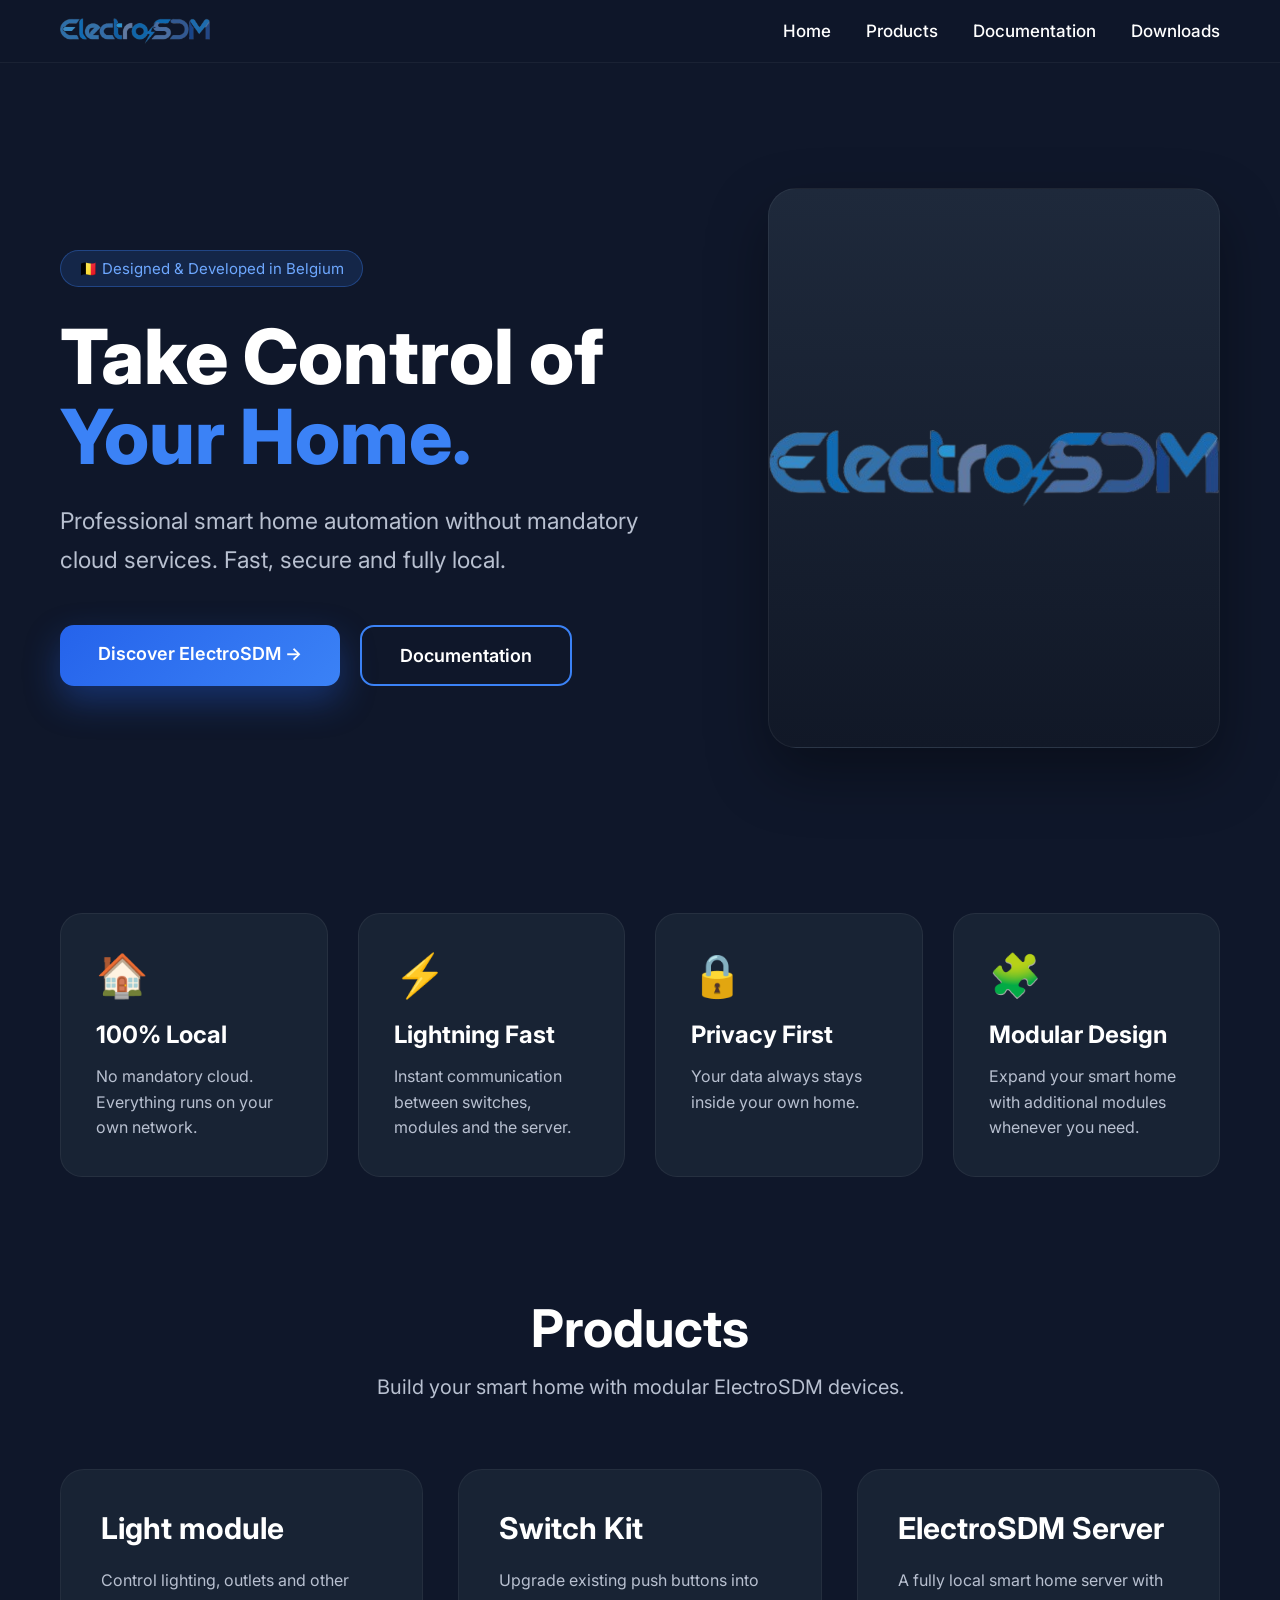
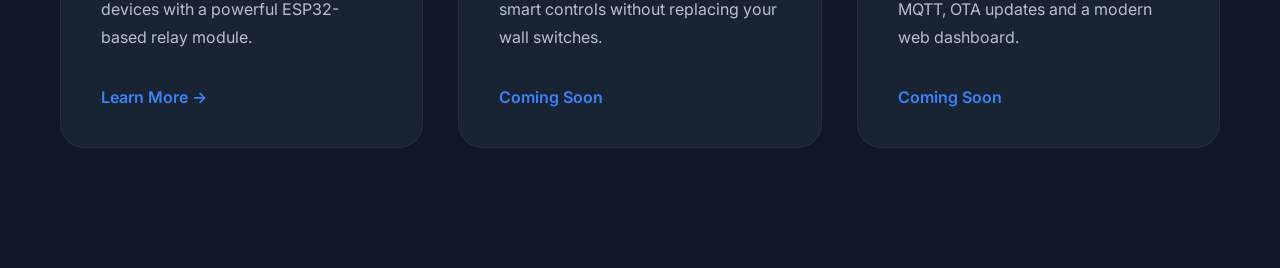
==== index.html @ a09e34bf "Update index.html" ====
<!DOCTYPE html>
<html lang="en">

<head>
    <meta charset="UTF-8">
    <meta name="viewport" content="width=device-width, initial-scale=1.0">

    <title>ElectroSDM | Smart Home. Local First.</title>

    <meta name="description" content="Professional local smart home automation without mandatory cloud services.">

    <link rel="stylesheet" href="css/style.css">

    <link rel="preconnect" href="https://fonts.googleapis.com">
    <link rel="preconnect" href="https://fonts.gstatic.com" crossorigin>

    <link href="https://fonts.googleapis.com/css2?family=Inter:wght@300;400;500;600;700;800&display=swap" rel="stylesheet">
</head>

<body>

<header>

    <nav>

        <a href="#" class="logo">
            <img src="images/logo.png" alt="ElectroSDM Logo">
        </a>

        <div class="menu">
            <a href="#">Home</a>
            <a href="#">Products</a>
            <a href="#">Documentation</a>
            <a href="#">Downloads</a>
        </div>

    </nav>

</header>

<main>

    <section class="hero">

        <div class="hero-text">

            <span class="badge">
                🇧🇪 Designed & Developed in Belgium
            </span>

            <h1>
                Take Control of<br>
                <span>Your Home.</span>
            </h1>

            <p>
                Professional smart home automation without mandatory cloud services.
                Fast, secure and fully local.
            </p>

            <div class="buttons">

                <a href="#" class="button">
                    Discover ElectroSDM →
                </a>

                <a href="#" class="button2">
                    Documentation
                </a>

            </div>

        </div>

        <div class="hero-image">
            <img src="images/logo.png" style="width:450px;" alt="ElectroSDM">
        </div>

    </section>

    <section class="features">

        <div class="feature">
            <div class="icon">🏠</div>
            <h3>100% Local</h3>
            <p>No mandatory cloud. Everything runs on your own network.</p>
        </div>

        <div class="feature">
            <div class="icon">⚡</div>
            <h3>Lightning Fast</h3>
            <p>Instant communication between switches, modules and the server.</p>
        </div>

        <div class="feature">
            <div class="icon">🔒</div>
            <h3>Privacy First</h3>
            <p>Your data always stays inside your own home.</p>
        </div>

        <div class="feature">
            <div class="icon">🧩</div>
            <h3>Modular Design</h3>
            <p>Expand your smart home with additional modules whenever you need.</p>
        </div>

    </section>

    <section class="products">

        <div class="section-title">

            <h2>Products</h2>

            <p>
                Build your smart home with modular ElectroSDM devices.
            </p>

        </div>

        <div class="product-grid">

            <div class="product-card">

                <h3>Light module</h3>

                <p>
                    Control lighting, outlets and other devices with a powerful ESP32-based relay module.
                </p>

                <a href="products/relay-module.html">Learn More →</a>

            </div>

            <div class="product-card">

                <h3>Switch Kit</h3>

                <p>
                    Upgrade existing push buttons into smart controls without replacing your wall switches.
                </p>

                <a href="#">Coming Soon</a>

            </div>

            <div class="product-card">

                <h3>ElectroSDM Server</h3>

                <p>
                    A fully local smart home server with MQTT, OTA updates and a modern web dashboard.
                </p>

                <a href="#">Coming Soon</a>

            </div>

        </div>

    </section>

</main>

</body>

</html>
---- css/style.css ----
*{
    margin:0;
    padding:0;
    box-sizing:border-box;
    font-family:'Inter',sans-serif;
}

html{
    scroll-behavior:smooth;
}

body{
    background:#0F172A;
    color:#ffffff;
}

/* ========================= */
/* NAVBAR */
/* ========================= */

header{
    width:100%;
    position:sticky;
    top:0;
    z-index:1000;
    background:rgba(15,23,42,.85);
    backdrop-filter:blur(14px);
    border-bottom:1px solid rgba(255,255,255,.05);
}

nav{
    max-width:1400px;
    margin:auto;
    display:flex;
    justify-content:space-between;
    align-items:center;
    padding:18px 60px;
}

.logo{
    display:flex;
    align-items:center;
}
.logo img{
    width:150px;
    height:auto;
    display:block;
}
.logo img:hover{
    transform:scale(1.05);
}

.menu{
    display:flex;
    gap:35px;
}

.menu a{
    color:white;
    text-decoration:none;
    font-size:17px;
    font-weight:500;
    position:relative;
    transition:.3s;
}

.menu a::after{
    content:"";
    position:absolute;
    bottom:-6px;
    left:0;
    width:0%;
    height:2px;
    background:#3B82F6;
    transition:.3s;
}

.menu a:hover{
    color:#3B82F6;
}

.menu a:hover::after{
    width:100%;
}

/* ========================= */
/* HERO */
/* ========================= */

.hero{
    max-width:1400px;
    margin:auto;
    display:flex;
    justify-content:space-between;
    align-items:center;
    min-height:calc(100vh - 90px);
    padding:40px 60px;
    gap:80px;
}

.hero-text{
    max-width:650px;
}
.badge{
    display:inline-block;
    background:rgba(59,130,246,.15);
    border:1px solid rgba(59,130,246,.35);
    color:#6EA8FF;
    padding:8px 18px;
    border-radius:30px;
    margin-bottom:30px;
    font-size:15px;
}

.hero h1{
    font-size:76px;
    line-height:1.05;
    margin-bottom:25px;
    font-weight:800;
}

.hero h1 span{
    color:#3B82F6;
}

.hero p{
    font-size:23px;
    color:#b8c0d0;
    line-height:1.7;
    margin-bottom:45px;
}

.buttons{
    display:flex;
    gap:20px;
}

/* ========================= */
/* BUTTONS */
/* ========================= */

.button{
    display:inline-block;
    padding:18px 38px;
    background:linear-gradient(135deg,#2563EB,#3B82F6);
    color:white;
    text-decoration:none;
    font-size:18px;
    font-weight:600;
    border-radius:14px;
    transition:.35s;
    box-shadow:0 15px 35px rgba(37,99,235,.35);
}

.button:hover{
    transform:translateY(-4px);
    box-shadow:0 25px 50px rgba(37,99,235,.45);
}

.button2{
    display:inline-block;
    padding:18px 38px;
    border:2px solid #3B82F6;
    color:white;
    text-decoration:none;
    font-size:18px;
    font-weight:600;
    border-radius:14px;
    transition:.35s;
}

.button2:hover{
    background:#3B82F6;
}

/* ========================= */
/* RECHTERKANT */
/* ========================= */

.hero-image{
    width:560px;
    height:560px;
    border-radius:28px;
    background:linear-gradient(180deg,#1E293B,#111827);
    border:1px solid rgba(255,255,255,.06);
    display:flex;
    justify-content:center;
    align-items:center;
    color:#6EA8FF;
    font-size:22px;
    box-shadow:0 25px 60px rgba(0,0,0,.35);
}

/* ========================= */
/* FEATURES */
/* ========================= */

.features{
    max-width:1400px;
    margin:40px auto 120px;
    padding:0 60px;

    display:grid;
    grid-template-columns:repeat(4,1fr);
    gap:30px;
}

.feature{
    background:#182334;
    border:1px solid rgba(255,255,255,.06);
    border-radius:22px;
    padding:35px;
    transition:.3s;
}

.feature:hover{
    transform:translateY(-8px);
    border-color:#3B82F6;
    box-shadow:0 20px 40px rgba(59,130,246,.15);
}

.icon{
    font-size:42px;
    margin-bottom:20px;
}

.feature h3{
    font-size:24px;
    margin-bottom:15px;
}

.feature p{
    color:#b8c0d0;
    line-height:1.6;
}


/* ========================= */
/* PRODUCTS */
/* ========================= */

.products{
    max-width:1400px;
    margin:120px auto;
    padding:0 60px;
}

.section-title{
    text-align:center;
    margin-bottom:70px;
}

.section-title h2{
    font-size:52px;
    margin-bottom:15px;
}

.section-title p{
    color:#b8c0d0;
    font-size:20px;
}

.product-grid{
    display:grid;
    grid-template-columns:repeat(3,1fr);
    gap:35px;
}

.product-card{
    background:#182334;
    border-radius:24px;
    padding:40px;
    border:1px solid rgba(255,255,255,.05);
    transition:.3s;
}

.product-card:hover{
    transform:translateY(-10px);
    border-color:#3B82F6;
}

.product-card h3{
    font-size:30px;
    margin-bottom:20px;
}

.product-card p{
    color:#b8c0d0;
    line-height:1.8;
    margin-bottom:35px;
}

.product-card a{
    color:#3B82F6;
    text-decoration:none;
    font-weight:600;
}

/* ========================= */
/* POPUP */
/* ========================= */

.popup{
    display:none;
    position:fixed;
    inset:0;
    background:rgba(0,0,0,.65);
    justify-content:center;
    align-items:center;
    z-index:5000;
}

.popup-content{
    width:700px;
    max-width:90%;
    background:#182334;
    border-radius:20px;
    padding:40px;
    border:1px solid rgba(255,255,255,.08);
    position:relative;
}

.popup-content h2{
    margin-bottom:20px;
}

.popup-content p{
    color:#c6cfdd;
    line-height:1.8;
    margin-bottom:18px;
}

.close{
    position:absolute;
    right:25px;
    top:20px;
    font-size:32px;
    cursor:pointer;
}
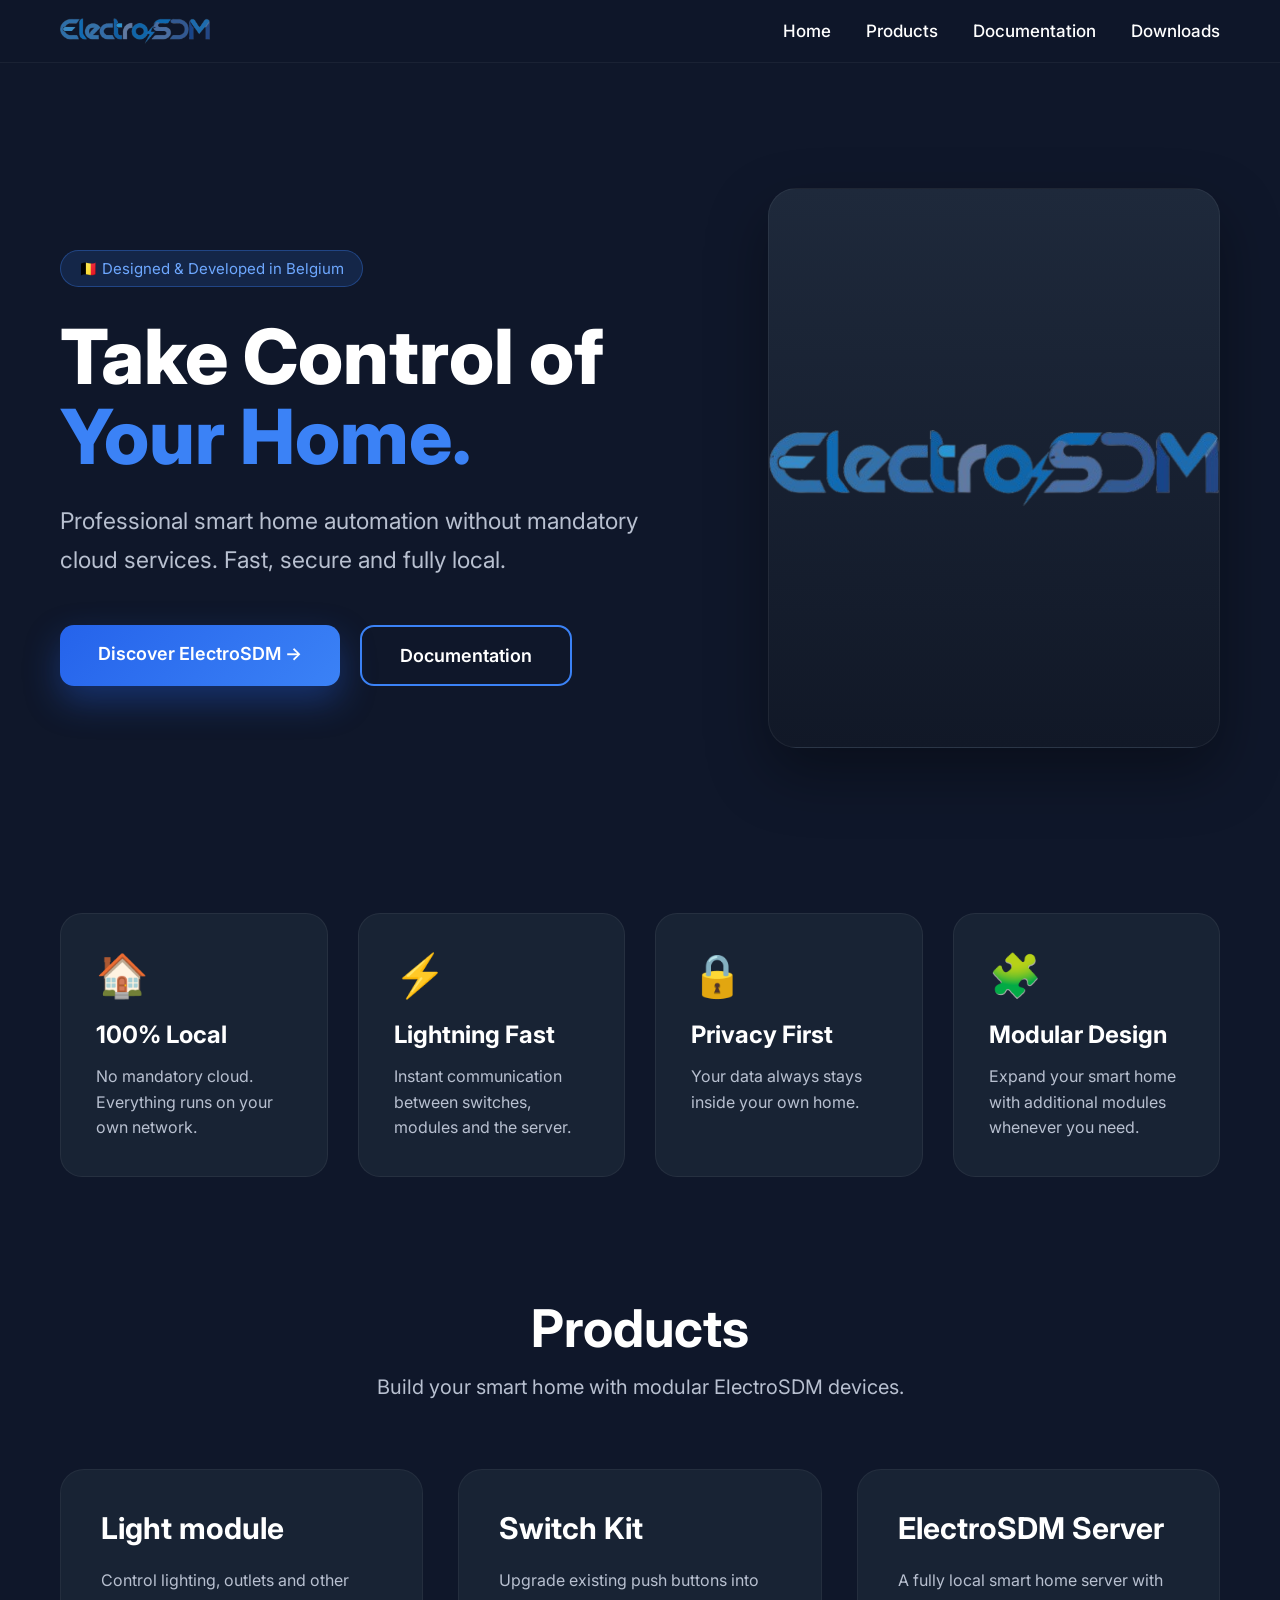
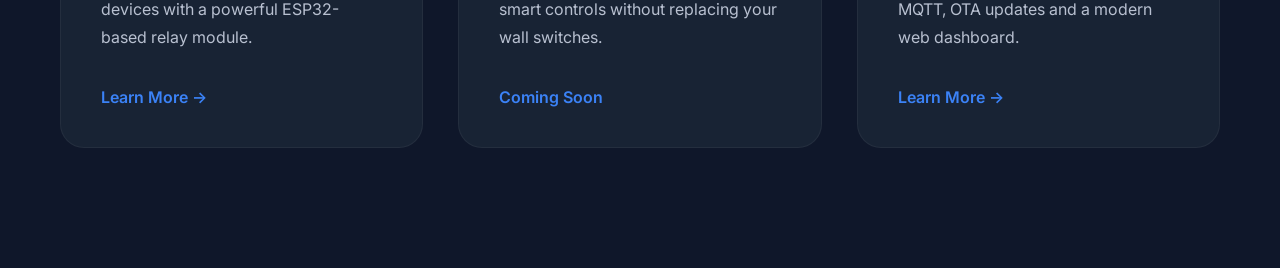
==== commit c051e6e5: "Update index.html" ====
--- a/index.html
+++ b/index.html
@@ -152,7 +152,9 @@
                     A fully local smart home server with MQTT, OTA updates and a modern web dashboard.
                 </p>
 
-                <a href="#">Coming Soon</a>
+                <a href="products/server.html">
+                    Learn More →
+                </a>
 
             </div>
 
--- a/css/style.css
+++ b/css/style.css
@@ -303,25 +303,41 @@
 .popup{
     display:none;
     position:fixed;
-    inset:0;
+    top:0;
+    left:0;
+    width:100%;
+    height:100%;
     background:rgba(0,0,0,.65);
     justify-content:center;
     align-items:center;
-    z-index:5000;
+    z-index:9999;
 }
 
 .popup-content{
     width:700px;
     max-width:90%;
+    max-height:85vh;
+    overflow-y:auto;
+
     background:#182334;
+    color:#ffffff;
+
     border-radius:20px;
+    border:1px solid rgba(255,255,255,.08);
+
     padding:40px;
-    border:1px solid rgba(255,255,255,.08);
     position:relative;
+
+    box-shadow:0 25px 60px rgba(0,0,0,.4);
 }
 
 .popup-content h2{
     margin-bottom:20px;
+}
+
+.popup-content h3{
+    margin-top:25px;
+    margin-bottom:15px;
 }
 
 .popup-content p{
@@ -330,10 +346,36 @@
     margin-bottom:18px;
 }
 
+.popup-content ul{
+    margin:15px 0 20px 25px;
+}
+
+.popup-content li{
+    margin-bottom:8px;
+    color:#c6cfdd;
+}
+
+.popup-content strong{
+    color:#ffffff;
+}
+
+.popup-content a{
+    color:#3B82F6;
+}
+
 .close{
     position:absolute;
-    right:25px;
-    top:20px;
-    font-size:32px;
+    top:18px;
+    right:24px;
+
+    font-size:34px;
+    line-height:1;
+
+    color:#ffffff;
     cursor:pointer;
-}
+    transition:.25s;
+}
+
+.close:hover{
+    color:#3B82F6;
+}
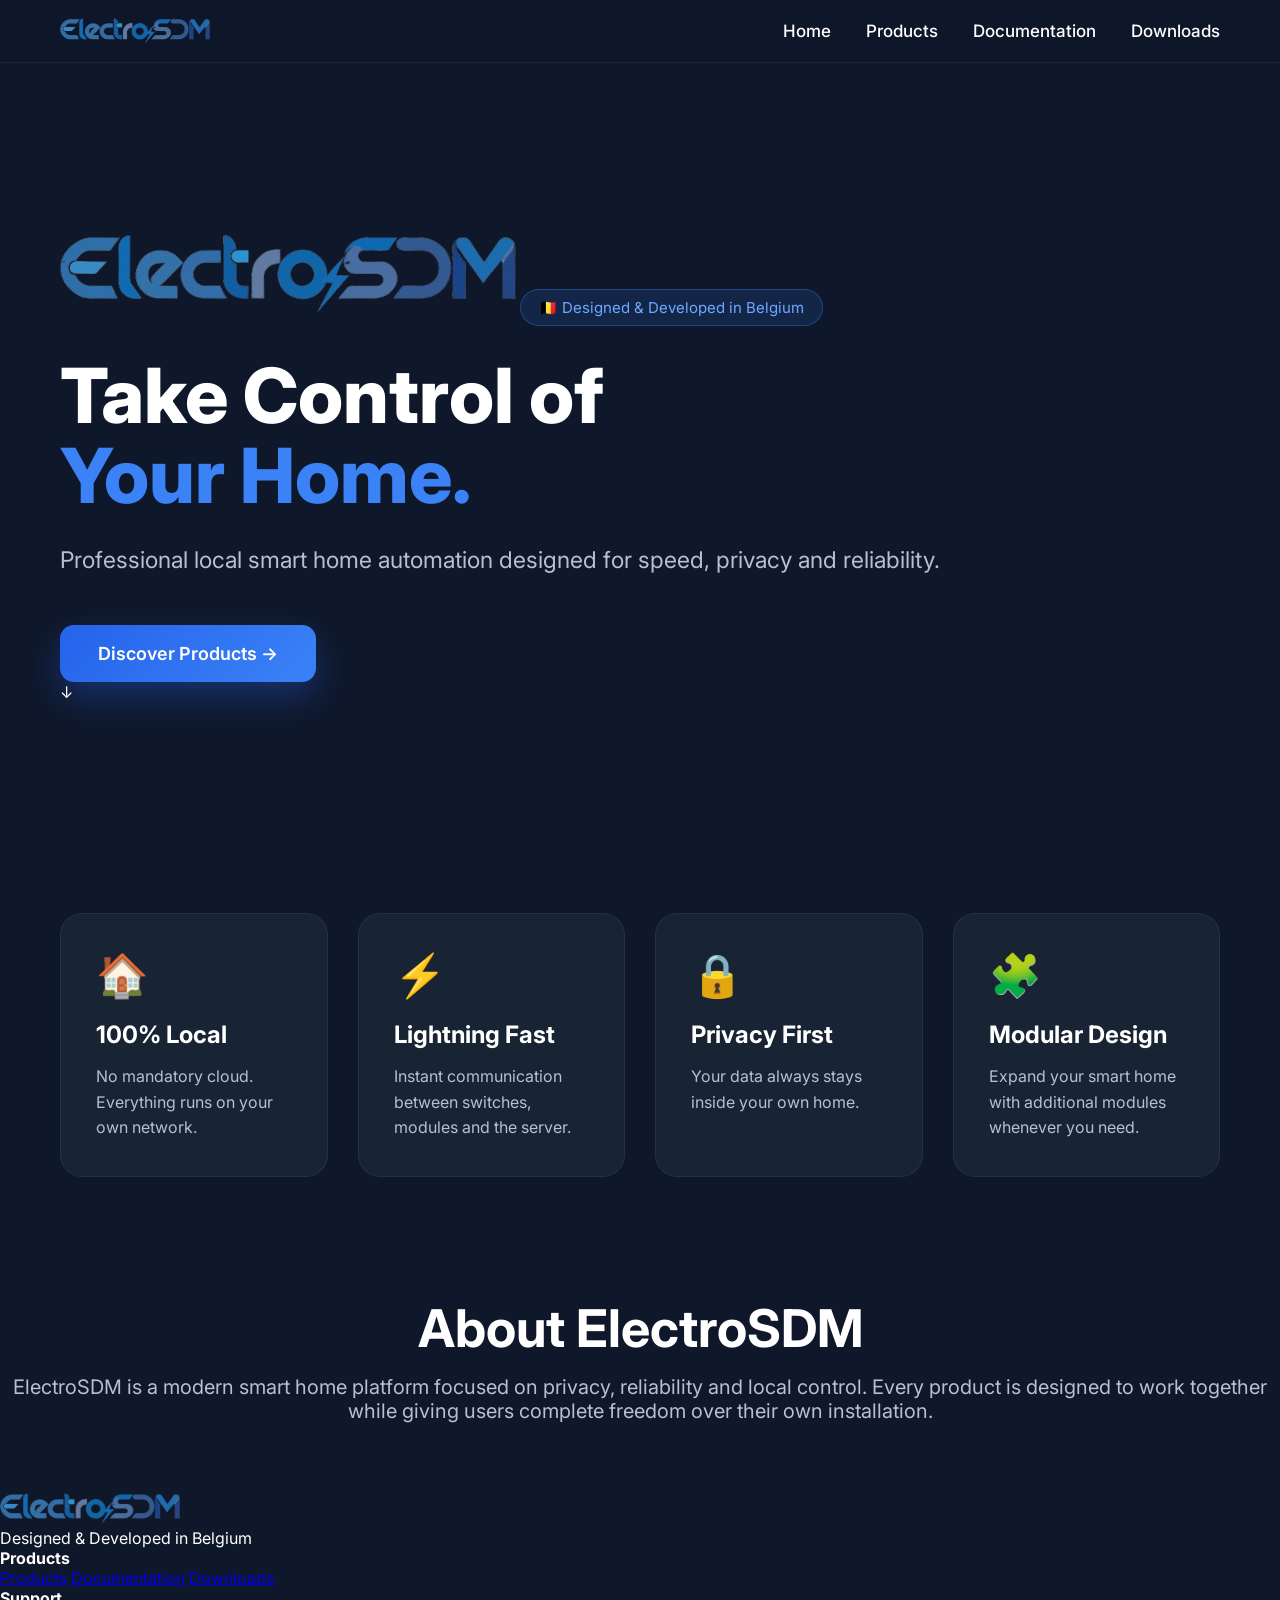
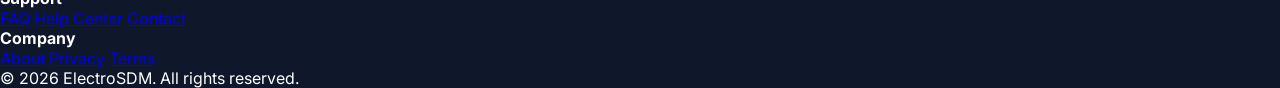
==== commit 364dfc6d: "Update index.html" ====
--- a/index.html
+++ b/index.html
@@ -40,44 +40,39 @@
 
 <main>
 
-    <section class="hero">
+    <section class="hero hero-home">
 
-        <div class="hero-text">
-
+        <div class="hero-center">
+    
+            <img src="images/logo.png" class="hero-logo" alt="ElectroSDM">
+    
             <span class="badge">
                 🇧🇪 Designed & Developed in Belgium
             </span>
-
+    
             <h1>
                 Take Control of<br>
                 <span>Your Home.</span>
             </h1>
-
+    
             <p>
-                Professional smart home automation without mandatory cloud services.
-                Fast, secure and fully local.
+                Professional local smart home automation designed for
+                speed, privacy and reliability.
             </p>
-
-            <div class="buttons">
-
-                <a href="#" class="button">
-                    Discover ElectroSDM →
-                </a>
-
-                <a href="#" class="button2">
-                    Documentation
-                </a>
-
+    
+            <a href="products.html" class="button">
+                Discover Products →
+            </a>
+    
+            <div class="scroll-down">
+    
+                ↓
+    
             </div>
-
+    
         </div>
-
-        <div class="hero-image">
-            <img src="images/logo.png" style="width:450px;" alt="ElectroSDM">
-        </div>
-
+    
     </section>
-
     <section class="features">
 
         <div class="feature">
@@ -105,65 +100,79 @@
         </div>
 
     </section>
-
-    <section class="products">
+    <section class="about">
 
         <div class="section-title">
+    
+            <h2>About ElectroSDM</h2>
+    
+            <p>
+                ElectroSDM is a modern smart home platform focused on
+                privacy, reliability and local control.
+                Every product is designed to work together while giving
+                users complete freedom over their own installation.
+            </p>
+    
+        </div>
+    
+    </section>
 
-            <h2>Products</h2>
+    
+
+</main>
+<footer>
+
+    <div class="footer-container">
+
+        <div>
+
+            <img src="images/logo.png" style="width:180px;">
 
             <p>
-                Build your smart home with modular ElectroSDM devices.
+                Designed & Developed in Belgium
             </p>
 
         </div>
 
-        <div class="product-grid">
+        <div>
 
-            <div class="product-card">
+            <h4>Products</h4>
 
-                <h3>Light module</h3>
-
-                <p>
-                    Control lighting, outlets and other devices with a powerful ESP32-based relay module.
-                </p>
-
-                <a href="products/relay-module.html">Learn More →</a>
-
-            </div>
-
-            <div class="product-card">
-
-                <h3>Switch Kit</h3>
-
-                <p>
-                    Upgrade existing push buttons into smart controls without replacing your wall switches.
-                </p>
-
-                <a href="#">Coming Soon</a>
-
-            </div>
-
-            <div class="product-card">
-
-                <h3>ElectroSDM Server</h3>
-
-                <p>
-                    A fully local smart home server with MQTT, OTA updates and a modern web dashboard.
-                </p>
-
-                <a href="products/server.html">
-                    Learn More →
-                </a>
-
-            </div>
+            <a href="products.html">Products</a>
+            <a href="#">Documentation</a>
+            <a href="#">Downloads</a>
 
         </div>
 
-    </section>
+        <div>
 
-</main>
+            <h4>Support</h4>
 
+            <a href="#">FAQ</a>
+            <a href="#">Help Center</a>
+            <a href="#">Contact</a>
+
+        </div>
+
+        <div>
+
+            <h4>Company</h4>
+
+            <a href="#">About</a>
+            <a href="#">Privacy</a>
+            <a href="#">Terms</a>
+
+        </div>
+
+    </div>
+
+    <div class="footer-bottom">
+
+        © 2026 ElectroSDM. All rights reserved.
+
+    </div>
+
+</footer>
 </body>
 
 </html>
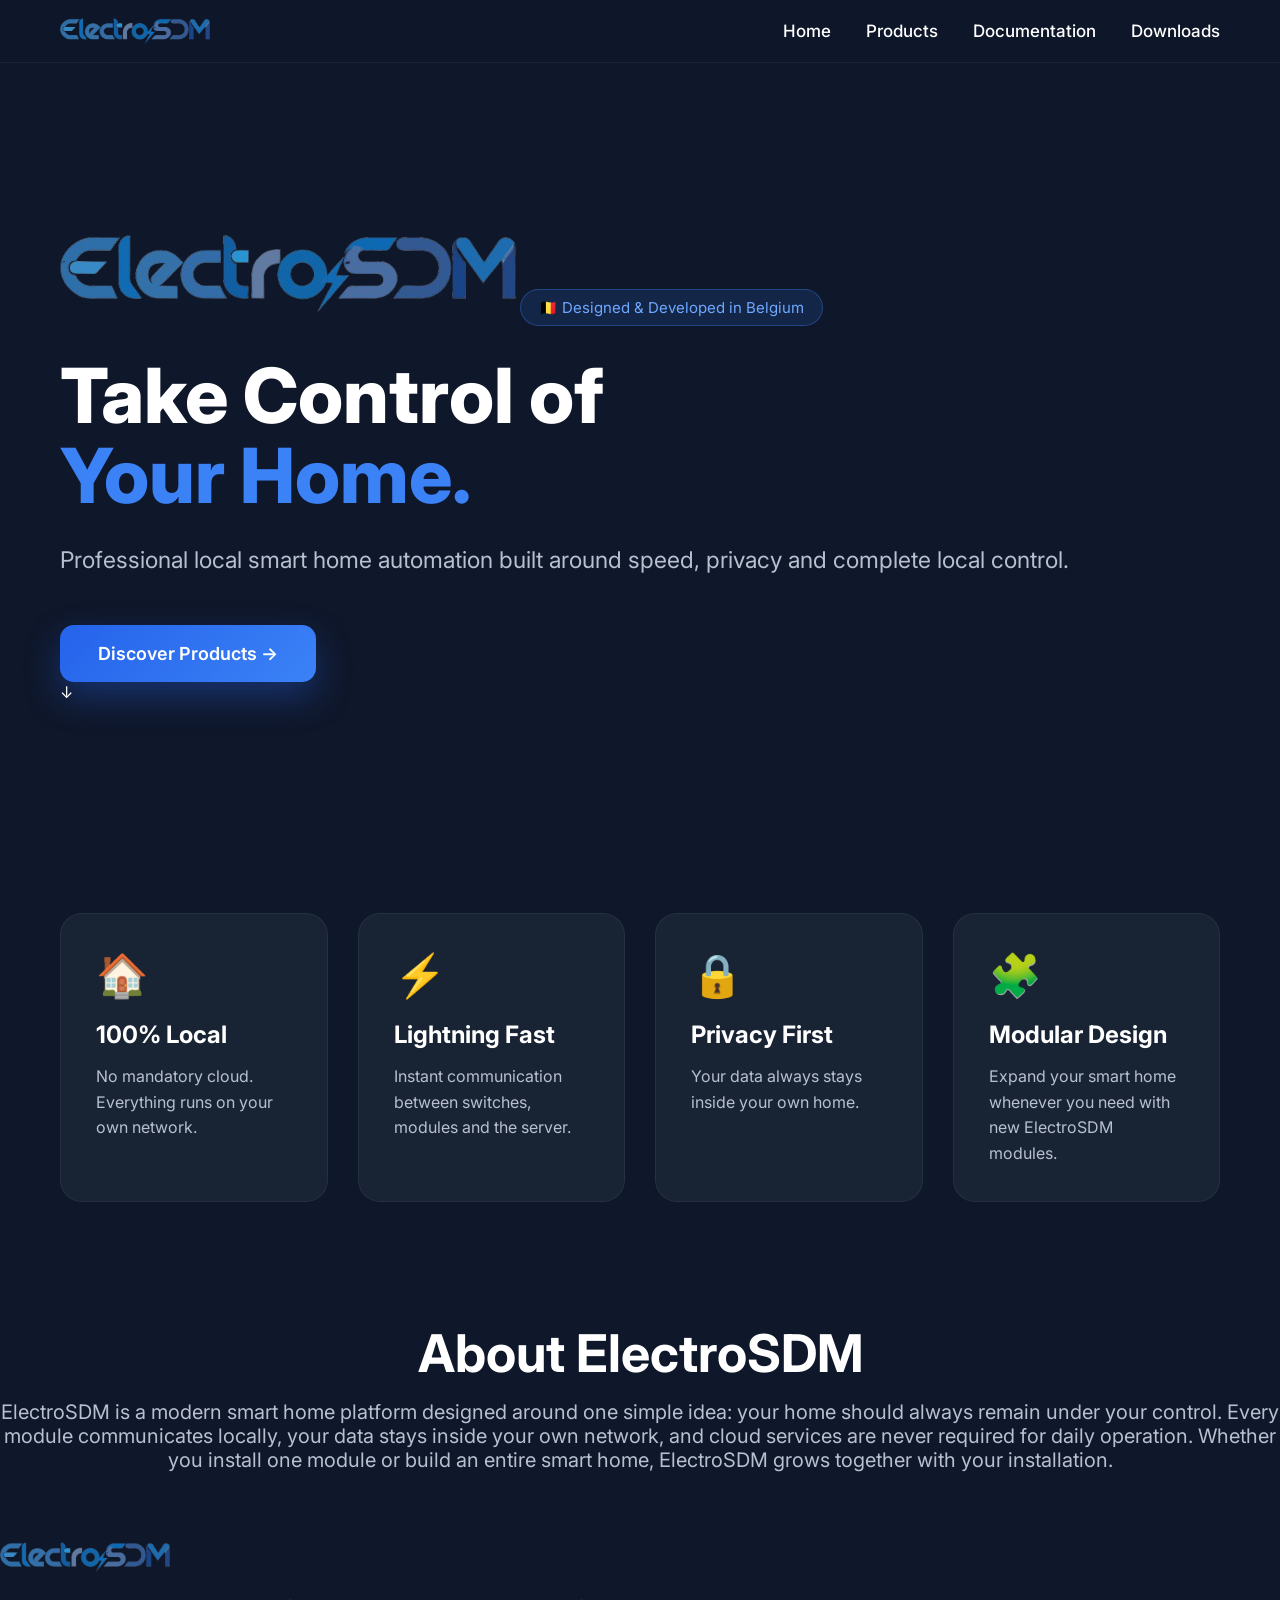
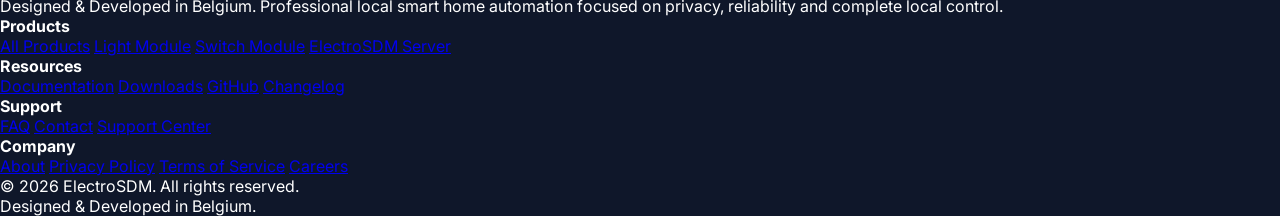
==== commit 490cbb99: "Update index.html" ====
--- a/index.html
+++ b/index.html
@@ -2,6 +2,7 @@
 <html lang="en">
 
 <head>
+
     <meta charset="UTF-8">
     <meta name="viewport" content="width=device-width, initial-scale=1.0">
 
@@ -15,6 +16,7 @@
     <link rel="preconnect" href="https://fonts.gstatic.com" crossorigin>
 
     <link href="https://fonts.googleapis.com/css2?family=Inter:wght@300;400;500;600;700;800&display=swap" rel="stylesheet">
+
 </head>
 
 <body>
@@ -23,144 +25,188 @@
 
     <nav>
 
-        <a href="#" class="logo">
-            <img src="images/logo.png" alt="ElectroSDM Logo">
+        <a href="index.html" class="logo">
+            <img src="images/logo.png" alt="ElectroSDM">
         </a>
 
         <div class="menu">
-            <a href="#">Home</a>
-            <a href="#">Products</a>
-            <a href="#">Documentation</a>
-            <a href="#">Downloads</a>
-        </div>
-
-    </nav>
-
-</header>
-
-<main>
-
-    <section class="hero hero-home">
-
-        <div class="hero-center">
-    
-            <img src="images/logo.png" class="hero-logo" alt="ElectroSDM">
-    
-            <span class="badge">
-                🇧🇪 Designed & Developed in Belgium
-            </span>
-    
-            <h1>
-                Take Control of<br>
-                <span>Your Home.</span>
-            </h1>
-    
-            <p>
-                Professional local smart home automation designed for
-                speed, privacy and reliability.
-            </p>
-    
-            <a href="products.html" class="button">
-                Discover Products →
-            </a>
-    
-            <div class="scroll-down">
-    
-                ↓
-    
-            </div>
-    
-        </div>
-    
-    </section>
-    <section class="features">
-
-        <div class="feature">
-            <div class="icon">🏠</div>
-            <h3>100% Local</h3>
-            <p>No mandatory cloud. Everything runs on your own network.</p>
-        </div>
-
-        <div class="feature">
-            <div class="icon">⚡</div>
-            <h3>Lightning Fast</h3>
-            <p>Instant communication between switches, modules and the server.</p>
-        </div>
-
-        <div class="feature">
-            <div class="icon">🔒</div>
-            <h3>Privacy First</h3>
-            <p>Your data always stays inside your own home.</p>
-        </div>
-
-        <div class="feature">
-            <div class="icon">🧩</div>
-            <h3>Modular Design</h3>
-            <p>Expand your smart home with additional modules whenever you need.</p>
-        </div>
-
-    </section>
-    <section class="about">
-
-        <div class="section-title">
-    
-            <h2>About ElectroSDM</h2>
-    
-            <p>
-                ElectroSDM is a modern smart home platform focused on
-                privacy, reliability and local control.
-                Every product is designed to work together while giving
-                users complete freedom over their own installation.
-            </p>
-    
-        </div>
-    
-    </section>
-
-    
-
-</main>
-<footer>
-
-    <div class="footer-container">
-
-        <div>
-
-            <img src="images/logo.png" style="width:180px;">
-
-            <p>
-                Designed & Developed in Belgium
-            </p>
-
-        </div>
-
-        <div>
-
-            <h4>Products</h4>
-
+
+            <a href="index.html">Home</a>
             <a href="products.html">Products</a>
             <a href="#">Documentation</a>
             <a href="#">Downloads</a>
 
         </div>
 
-        <div>
+    </nav>
+
+</header>
+
+<main>
+
+<section class="hero hero-home">
+
+    <div class="hero-center">
+
+        <img src="images/logo.png" class="hero-logo" alt="ElectroSDM">
+
+        <span class="badge">
+            🇧🇪 Designed & Developed in Belgium
+        </span>
+
+        <h1>
+            Take Control of<br>
+            <span>Your Home.</span>
+        </h1>
+
+        <p>
+            Professional local smart home automation built around
+            speed, privacy and complete local control.
+        </p>
+
+        <a href="products.html" class="button">
+            Discover Products →
+        </a>
+
+        <div class="scroll-indicator">
+
+            ↓
+
+        </div>
+
+    </div>
+
+</section>
+<section class="features">
+
+    <div class="feature">
+
+        <div class="icon">🏠</div>
+
+        <h3>100% Local</h3>
+
+        <p>
+            No mandatory cloud. Everything runs on your own network.
+        </p>
+
+    </div>
+
+    <div class="feature">
+
+        <div class="icon">⚡</div>
+
+        <h3>Lightning Fast</h3>
+
+        <p>
+            Instant communication between switches, modules and the server.
+        </p>
+
+    </div>
+
+    <div class="feature">
+
+        <div class="icon">🔒</div>
+
+        <h3>Privacy First</h3>
+
+        <p>
+            Your data always stays inside your own home.
+        </p>
+
+    </div>
+
+    <div class="feature">
+
+        <div class="icon">🧩</div>
+
+        <h3>Modular Design</h3>
+
+        <p>
+            Expand your smart home whenever you need with new ElectroSDM modules.
+        </p>
+
+    </div>
+
+</section>
+
+<section class="about">
+
+    <div class="section-title">
+
+        <h2>About ElectroSDM</h2>
+
+        <p>
+
+            ElectroSDM is a modern smart home platform designed around one simple idea:
+            your home should always remain under your control.
+
+            Every module communicates locally, your data stays inside your own network,
+            and cloud services are never required for daily operation.
+
+            Whether you install one module or build an entire smart home,
+            ElectroSDM grows together with your installation.
+
+        </p>
+
+    </div>
+
+</section>
+    <footer>
+
+    <div class="footer-container">
+
+        <div class="footer-column">
+
+            <img src="images/logo.png" alt="ElectroSDM" style="width:170px;margin-bottom:20px;">
+
+            <p>
+                Designed & Developed in Belgium.
+                Professional local smart home automation focused on
+                privacy, reliability and complete local control.
+            </p>
+
+        </div>
+
+        <div class="footer-column">
+
+            <h4>Products</h4>
+
+            <a href="products.html">All Products</a>
+            <a href="products/relay-module.html">Light Module</a>
+            <a href="products/switch-module.html">Switch Module</a>
+            <a href="products/server.html">ElectroSDM Server</a>
+
+        </div>
+
+        <div class="footer-column">
+
+            <h4>Resources</h4>
+
+            <a href="#">Documentation</a>
+            <a href="#">Downloads</a>
+            <a href="#">GitHub</a>
+            <a href="#">Changelog</a>
+
+        </div>
+
+        <div class="footer-column">
 
             <h4>Support</h4>
 
             <a href="#">FAQ</a>
-            <a href="#">Help Center</a>
             <a href="#">Contact</a>
-
-        </div>
-
-        <div>
+            <a href="#">Support Center</a>
+
+        </div>
+
+        <div class="footer-column">
 
             <h4>Company</h4>
 
             <a href="#">About</a>
-            <a href="#">Privacy</a>
-            <a href="#">Terms</a>
+            <a href="#">Privacy Policy</a>
+            <a href="#">Terms of Service</a>
+            <a href="#">Careers</a>
 
         </div>
 
@@ -168,11 +214,20 @@
 
     <div class="footer-bottom">
 
-        © 2026 ElectroSDM. All rights reserved.
+        <p>
+            © 2026 ElectroSDM. All rights reserved.
+        </p>
+
+        <p>
+            Designed & Developed in Belgium.
+        </p>
 
     </div>
 
 </footer>
+
+</main>
+
 </body>
 
 </html>
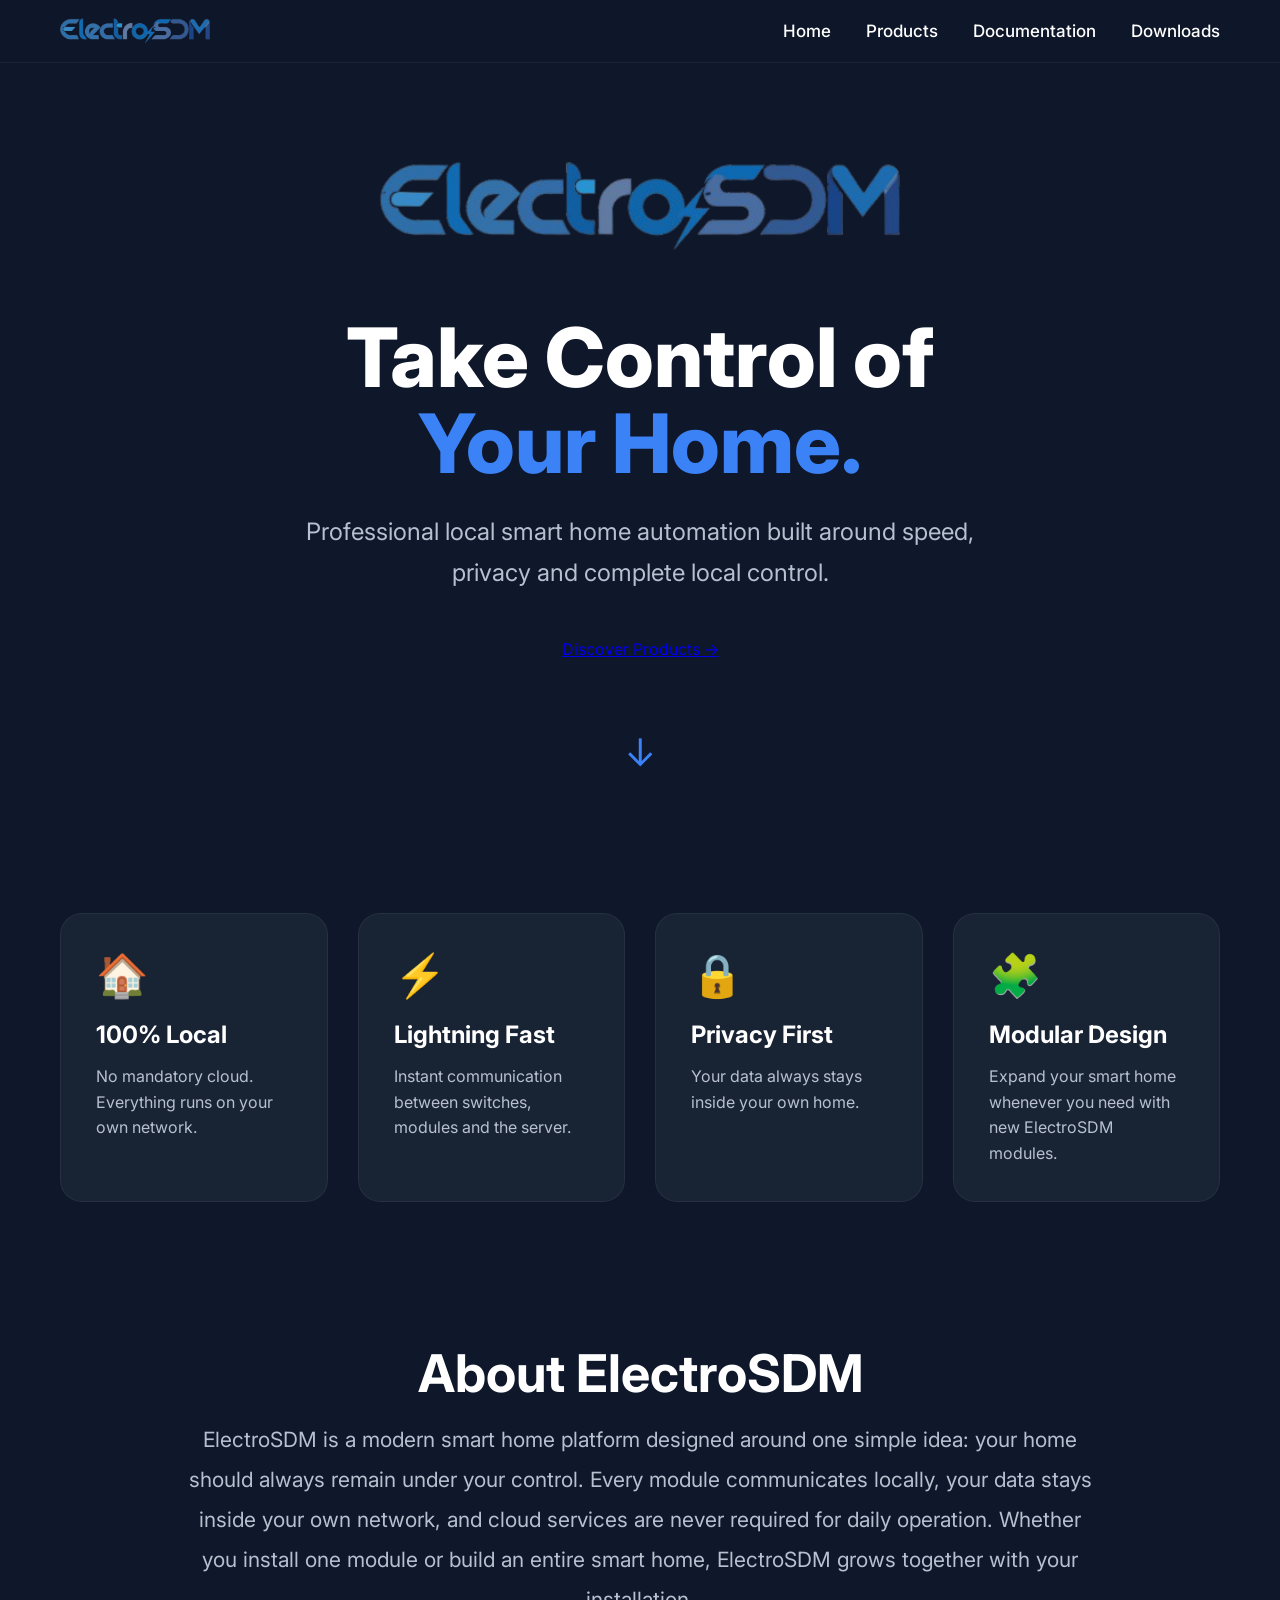
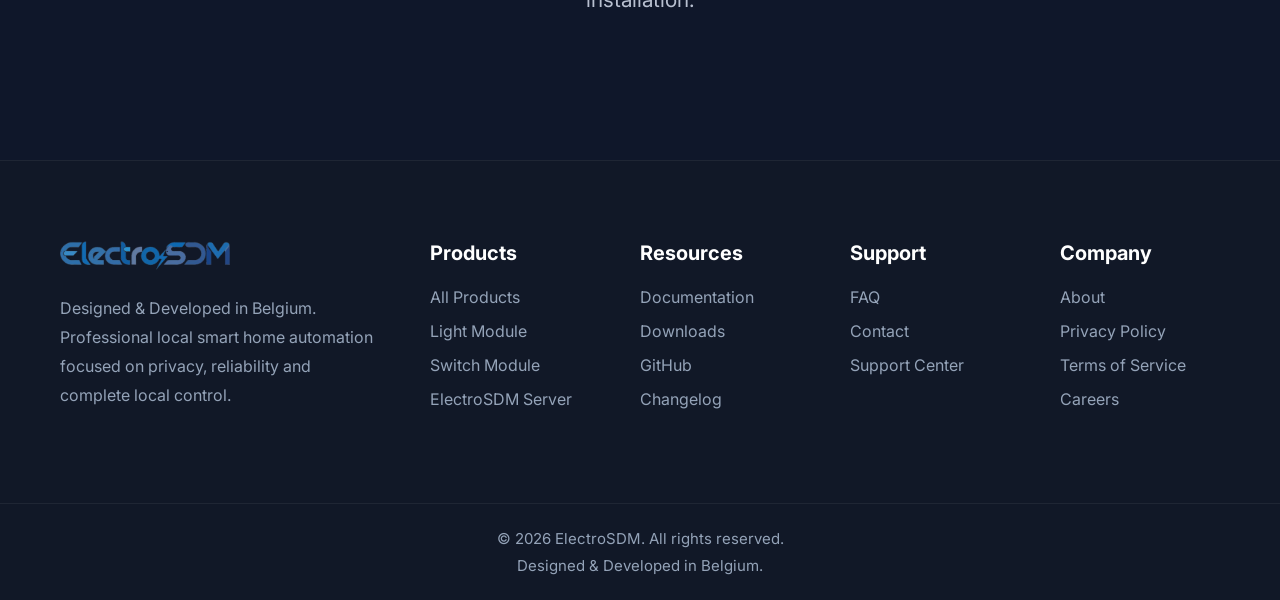
==== commit cb5b9957: "Update index.html" ====
--- a/index.html
+++ b/index.html
@@ -50,9 +50,6 @@
 
         <img src="images/logo.png" class="hero-logo" alt="ElectroSDM">
 
-        <span class="badge">
-            🇧🇪 Designed & Developed in Belgium
-        </span>
 
         <h1>
             Take Control of<br>
--- a/css/style.css
+++ b/css/style.css
@@ -98,9 +98,7 @@
     gap:80px;
 }
 
-.hero-text{
-    max-width:650px;
-}
+
 .badge{
     display:inline-block;
     background:rgba(59,130,246,.15);
@@ -139,35 +137,13 @@
 /* BUTTONS */
 /* ========================= */
 
-.button{
-    display:inline-block;
-    padding:18px 38px;
-    background:linear-gradient(135deg,#2563EB,#3B82F6);
-    color:white;
-    text-decoration:none;
-    font-size:18px;
-    font-weight:600;
-    border-radius:14px;
-    transition:.35s;
-    box-shadow:0 15px 35px rgba(37,99,235,.35);
-}
 
 .button:hover{
     transform:translateY(-4px);
     box-shadow:0 25px 50px rgba(37,99,235,.45);
 }
 
-.button2{
-    display:inline-block;
-    padding:18px 38px;
-    border:2px solid #3B82F6;
-    color:white;
-    text-decoration:none;
-    font-size:18px;
-    font-weight:600;
-    border-radius:14px;
-    transition:.35s;
-}
+
 
 .button2:hover{
     background:#3B82F6;
@@ -177,19 +153,7 @@
 /* RECHTERKANT */
 /* ========================= */
 
-.hero-image{
-    width:560px;
-    height:560px;
-    border-radius:28px;
-    background:linear-gradient(180deg,#1E293B,#111827);
-    border:1px solid rgba(255,255,255,.06);
-    display:flex;
-    justify-content:center;
-    align-items:center;
-    color:#6EA8FF;
-    font-size:22px;
-    box-shadow:0 25px 60px rgba(0,0,0,.35);
-}
+
 
 /* ========================= */
 /* FEATURES */
@@ -379,3 +343,143 @@
 .close:hover{
     color:#3B82F6;
 }
+
+/* ========================= */
+/* HOME HERO */
+/* ========================= */
+
+.hero-home{
+    max-width:1400px;
+    margin:auto;
+    min-height:calc(100vh - 90px);
+
+    display:flex;
+    justify-content:center;
+    align-items:center;
+
+    text-align:center;
+
+    padding:80px 40px;
+}
+
+.hero-center{
+    max-width:900px;
+}
+
+.hero-logo{
+    width:520px;
+    max-width:90%;
+    margin-bottom:35px;
+    animation:float 5s ease-in-out infinite;
+}
+
+.hero-home h1{
+    font-size:82px;
+    line-height:1.05;
+    margin:25px 0;
+    font-weight:800;
+}
+
+.hero-home h1 span{
+    color:#3B82F6;
+}
+
+.hero-home p{
+    max-width:720px;
+    margin:0 auto 45px;
+    font-size:24px;
+    color:#b8c0d0;
+    line-height:1.7;
+}
+
+.scroll-indicator{
+    margin-top:70px;
+    font-size:38px;
+    color:#3B82F6;
+    animation:bounce 2s infinite;
+}
+
+@keyframes bounce{
+    0%,100%{transform:translateY(0);}
+    50%{transform:translateY(10px);}
+}
+
+@keyframes float{
+    0%,100%{transform:translateY(0);}
+    50%{transform:translateY(-12px);}
+}
+
+/* ========================= */
+/* ABOUT */
+/* ========================= */
+
+.about{
+    max-width:1000px;
+    margin:140px auto;
+    padding:0 40px;
+    text-align:center;
+}
+
+.about p{
+    font-size:21px;
+    color:#b8c0d0;
+    line-height:1.9;
+}
+
+/* ========================= */
+/* FOOTER */
+/* ========================= */
+
+footer{
+    background:#111827;
+    margin-top:140px;
+    border-top:1px solid rgba(255,255,255,.06);
+}
+
+.footer-container{
+    max-width:1400px;
+    margin:auto;
+    padding:80px 60px;
+
+    display:grid;
+    grid-template-columns:2fr 1fr 1fr 1fr 1fr;
+    gap:50px;
+}
+
+.footer-column img{
+    margin-bottom:20px;
+}
+
+.footer-column h4{
+    margin-bottom:22px;
+    font-size:20px;
+}
+
+.footer-column p{
+    color:#94A3B8;
+    line-height:1.8;
+}
+
+.footer-column a{
+    display:block;
+    color:#94A3B8;
+    text-decoration:none;
+    margin-bottom:14px;
+    transition:.25s;
+}
+
+.footer-column a:hover{
+    color:#3B82F6;
+}
+
+.footer-bottom{
+    border-top:1px solid rgba(255,255,255,.06);
+    padding:25px;
+    text-align:center;
+    color:#94A3B8;
+    font-size:15px;
+}
+
+.footer-bottom p:first-child{
+    margin-bottom:8px;
+}
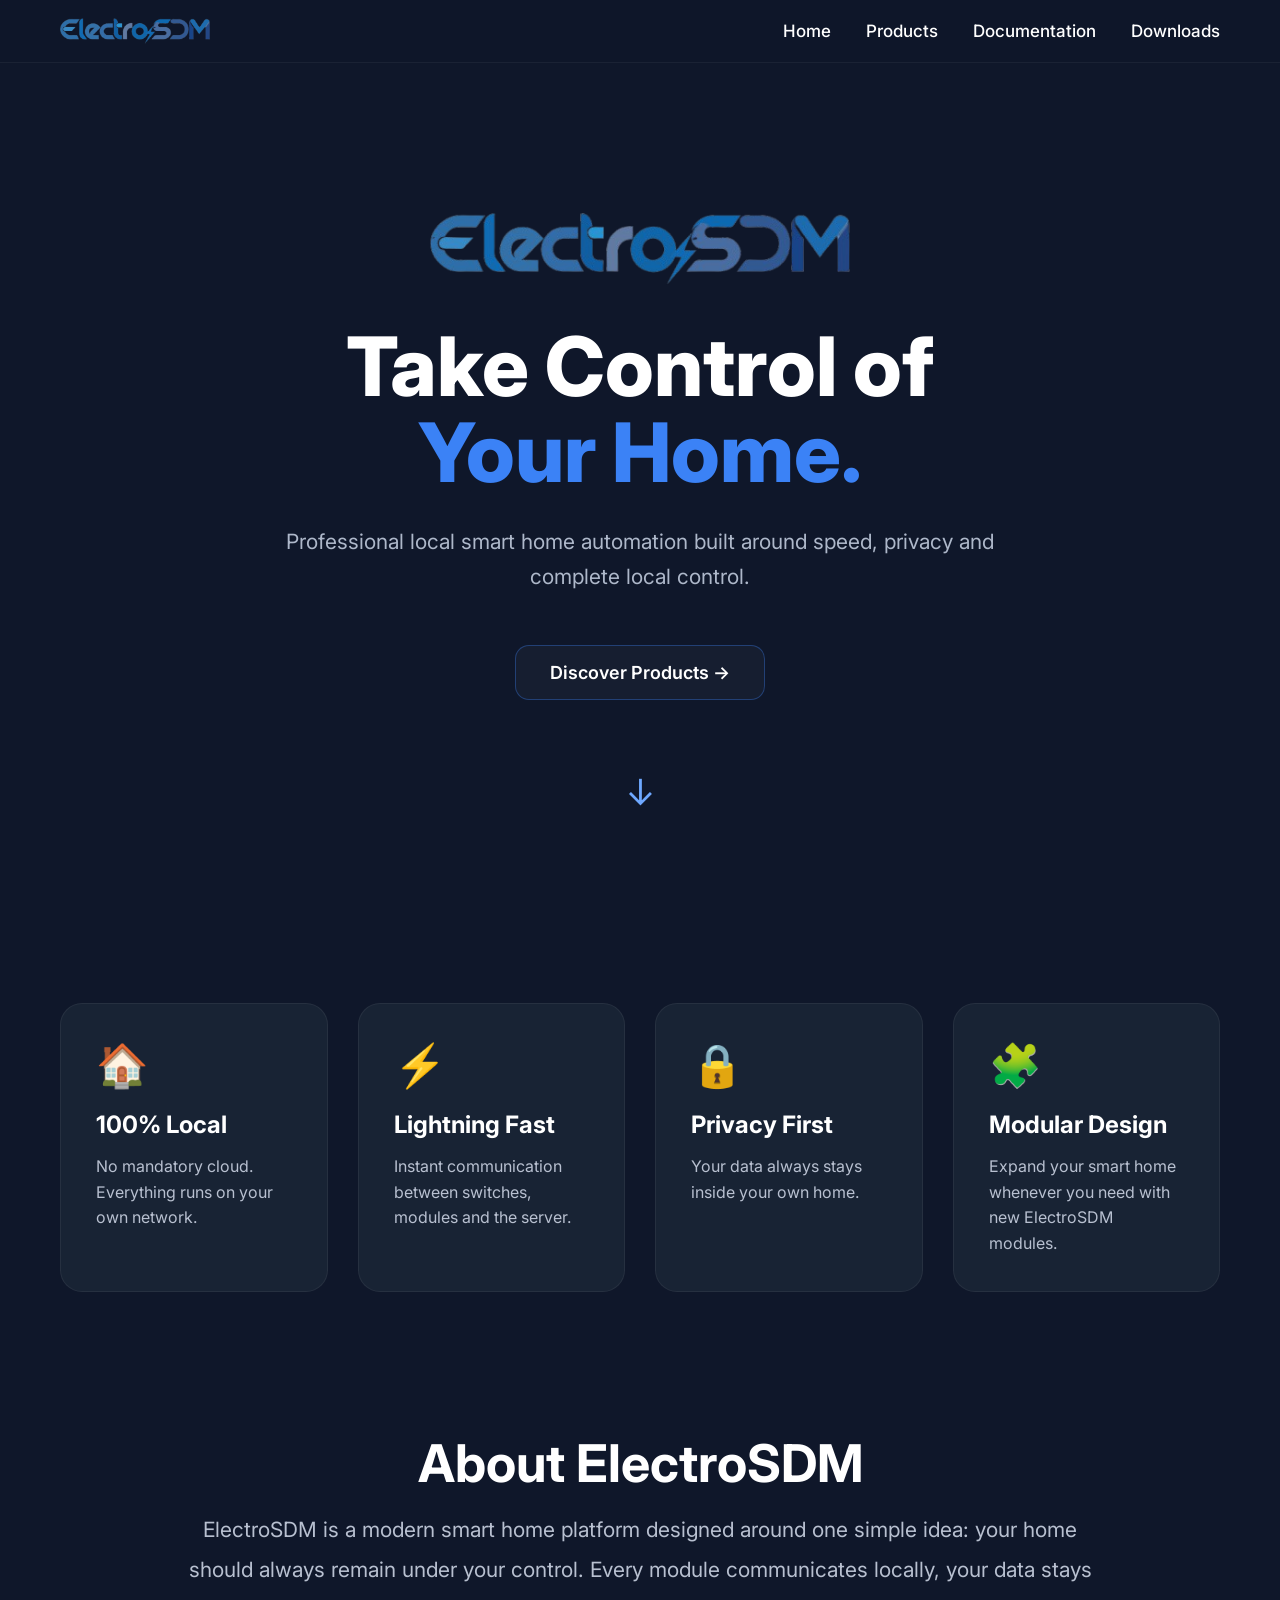
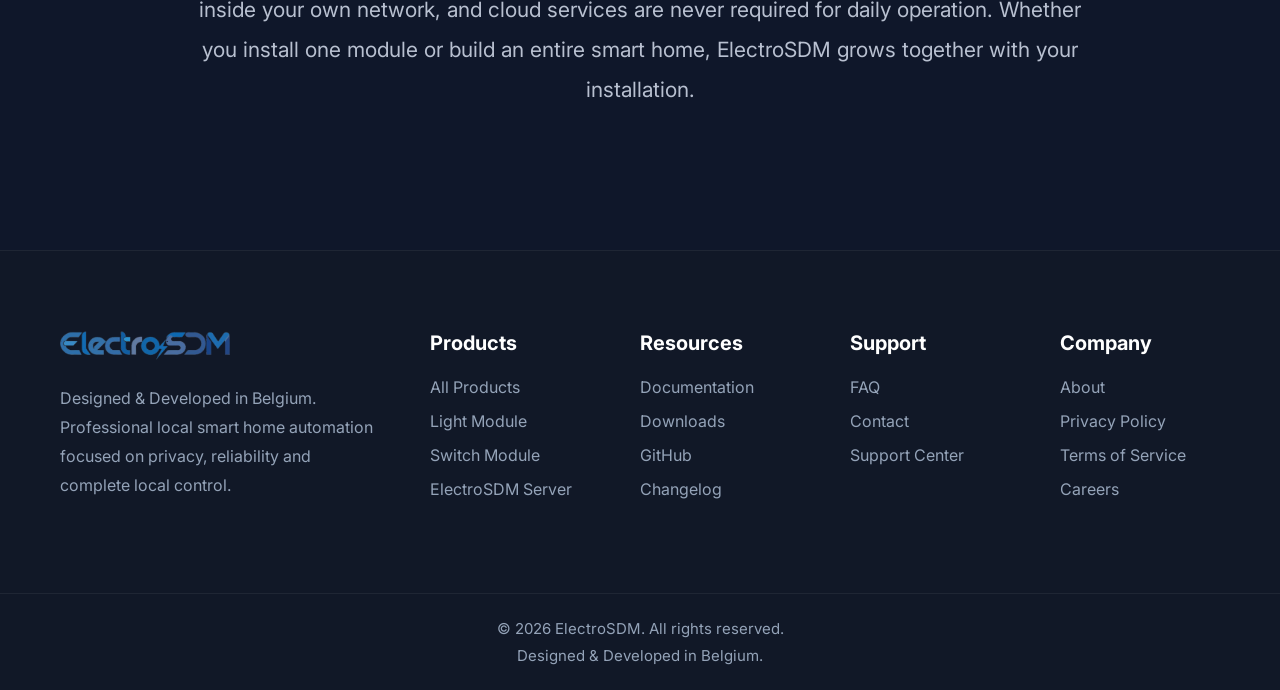
==== commit 15ebafb1: "Update index.html" ====
--- a/index.html
+++ b/index.html
@@ -61,7 +61,7 @@
             speed, privacy and complete local control.
         </p>
 
-        <a href="products.html" class="button">
+        <a href="products.html" class="hero-button">
             Discover Products →
         </a>
 
--- a/css/style.css
+++ b/css/style.css
@@ -349,35 +349,36 @@
 /* ========================= */
 
 .hero-home{
-    max-width:1400px;
-    margin:auto;
-    min-height:calc(100vh - 90px);
-
+    min-height:100vh;
     display:flex;
     justify-content:center;
     align-items:center;
-
     text-align:center;
-
-    padding:80px 40px;
+    padding:60px 30px;
 }
 
 .hero-center{
     max-width:900px;
+    margin:auto;
 }
 
 .hero-logo{
-    width:520px;
+    width:420px;
     max-width:90%;
     margin-bottom:35px;
-    animation:float 5s ease-in-out infinite;
+}
+
+.hero-home .badge{
+    font-size:14px;
+    padding:8px 18px;
+    margin-bottom:25px;
 }
 
 .hero-home h1{
     font-size:82px;
     line-height:1.05;
-    margin:25px 0;
     font-weight:800;
+    margin-bottom:28px;
 }
 
 .hero-home h1 span{
@@ -385,11 +386,37 @@
 }
 
 .hero-home p{
-    max-width:720px;
-    margin:0 auto 45px;
-    font-size:24px;
-    color:#b8c0d0;
+    max-width:760px;
+    margin:0 auto 50px;
+    font-size:21px;
     line-height:1.7;
+    color:#AEB8CA;
+}
+
+.hero-button{
+    display:inline-flex;
+    align-items:center;
+    gap:14px;
+
+    padding:16px 34px;
+
+    border:1px solid rgba(59,130,246,.35);
+    border-radius:14px;
+
+    background:rgba(255,255,255,.03);
+
+    color:#fff;
+    text-decoration:none;
+    font-size:18px;
+    font-weight:600;
+
+    transition:.25s;
+}
+
+.hero-button:hover{
+    background:rgba(59,130,246,.12);
+    border-color:#3B82F6;
+    transform:translateY(-2px);
 }
 
 .scroll-indicator{
@@ -483,3 +510,26 @@
 .footer-bottom p:first-child{
     margin-bottom:8px;
 }
+
+.scroll-indicator{
+    margin-top:70px;
+    font-size:36px;
+    color:#6EA8FF;
+    animation:bounce 2s infinite;
+}
+
+@keyframes bounce{
+
+    0%,20%,50%,80%,100%{
+        transform:translateY(0);
+    }
+
+    40%{
+        transform:translateY(10px);
+    }
+
+    60%{
+        transform:translateY(5px);
+    }
+
+}
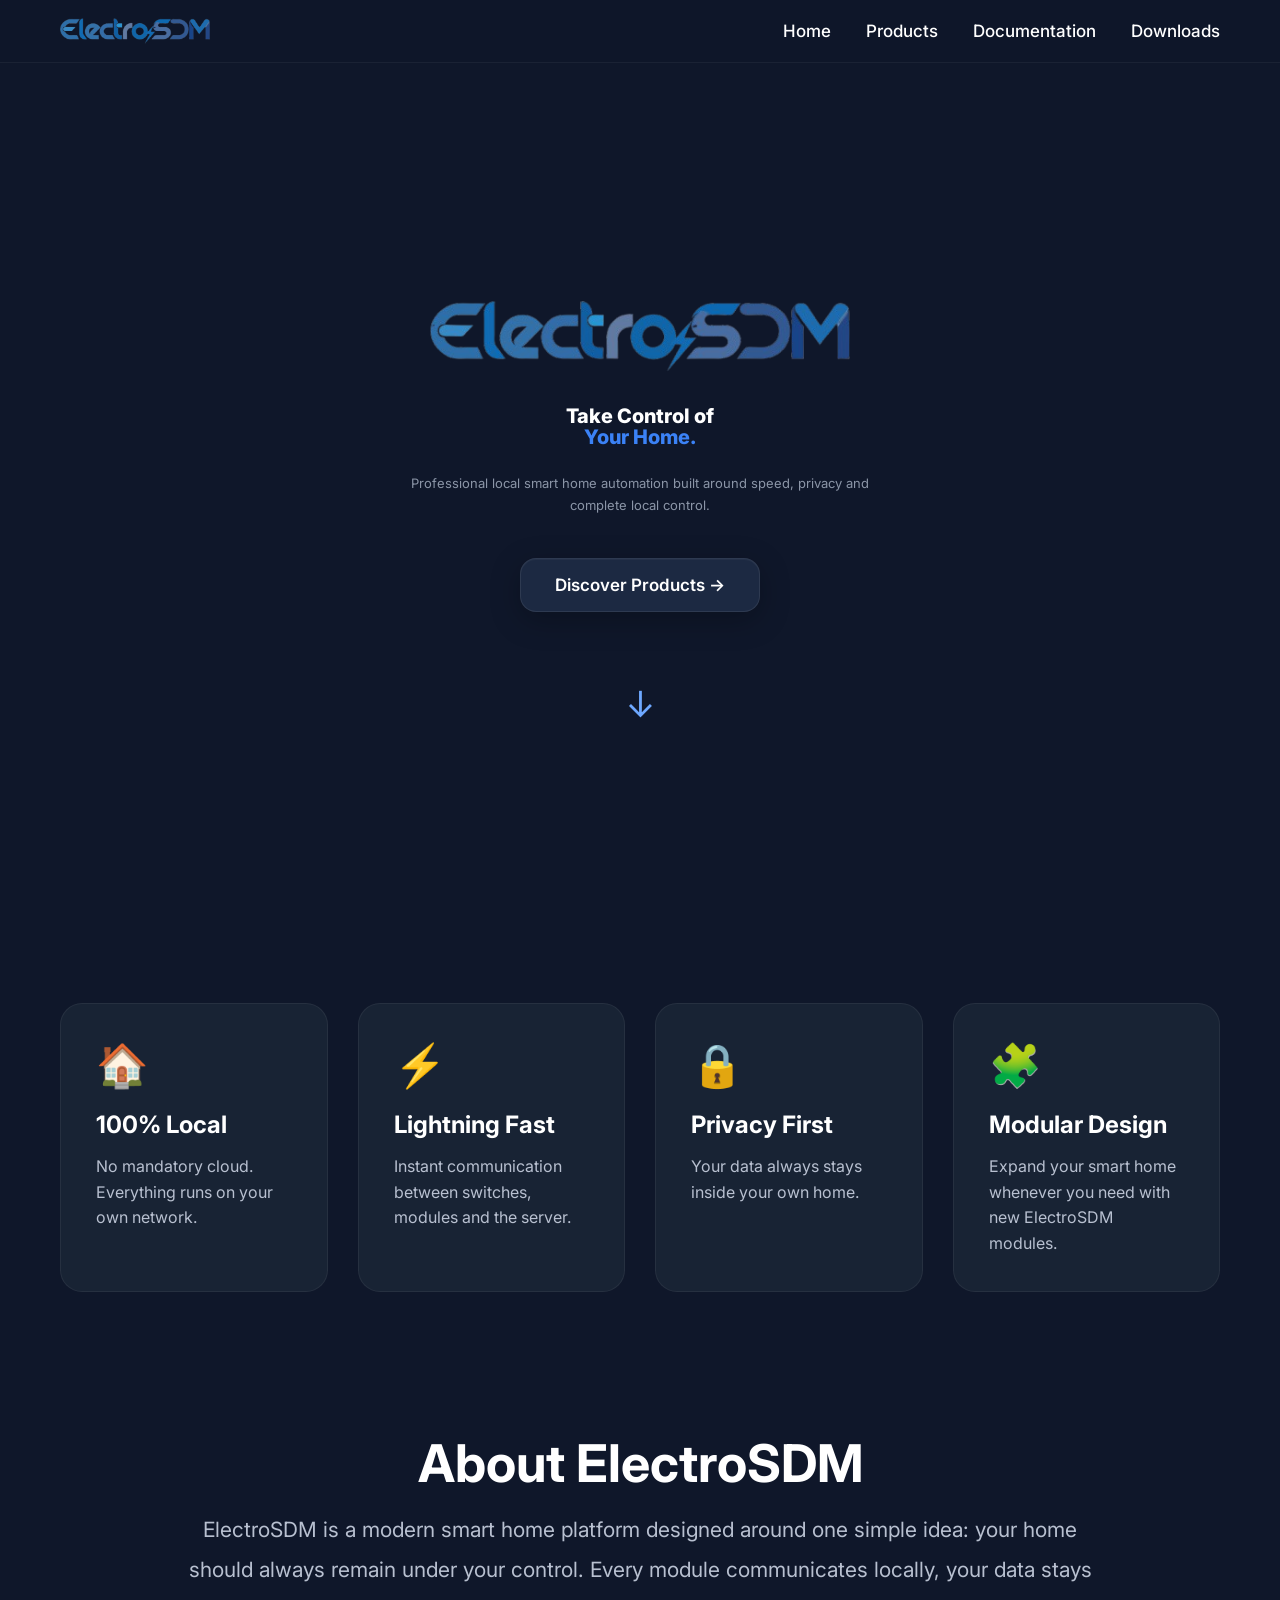
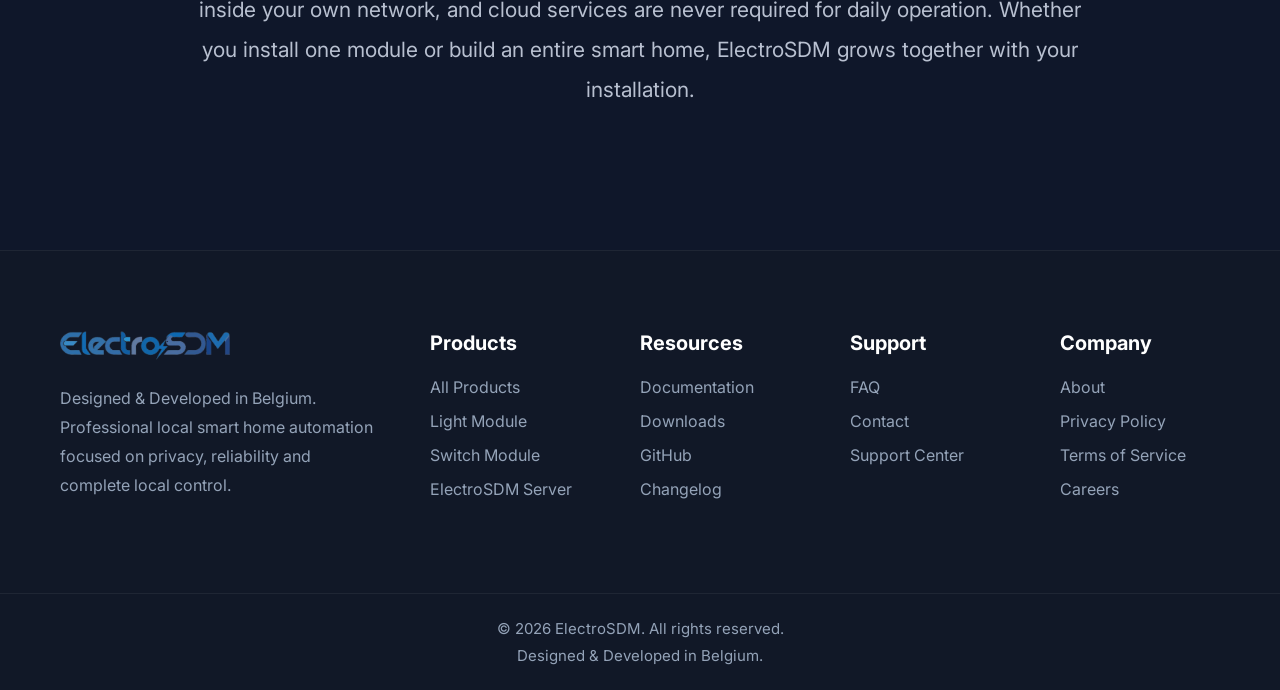
==== commit dab8dc7b: "Update index.html" ====
--- a/index.html
+++ b/index.html
@@ -190,9 +190,9 @@
 
             <h4>Support</h4>
 
-            <a href="#">FAQ</a>
-            <a href="#">Contact</a>
-            <a href="#">Support Center</a>
+            <a href="support.html#faq">FAQ</a>
+            <a href="support.html#contact">Contact</a>
+            <a href="support.html#support">Support Center</a>
 
         </div>
 
--- a/css/style.css
+++ b/css/style.css
@@ -86,17 +86,6 @@
 /* ========================= */
 /* HERO */
 /* ========================= */
-
-.hero{
-    max-width:1400px;
-    margin:auto;
-    display:flex;
-    justify-content:space-between;
-    align-items:center;
-    min-height:calc(100vh - 90px);
-    padding:40px 60px;
-    gap:80px;
-}
 
 
 .badge{
@@ -358,65 +347,76 @@
 }
 
 .hero-center{
-    max-width:900px;
+    max-width:700px;
     margin:auto;
 }
 
 .hero-logo{
-    width:420px;
+    width:520px;
     max-width:90%;
-    margin-bottom:35px;
-}
-
+    margin-bottom:55px;
+}
 .hero-home .badge{
     font-size:14px;
     padding:8px 18px;
     margin-bottom:25px;
 }
 
+
+.hero-home h1 span{
+    color:#3B82F6;
+}
+
 .hero-home h1{
-    font-size:82px;
-    line-height:1.05;
-    font-weight:800;
-    margin-bottom:28px;
-}
-
-.hero-home h1 span{
-    color:#3B82F6;
-}
-
+    font-size:20px !important;
+}
 .hero-home p{
-    max-width:760px;
-    margin:0 auto 50px;
-    font-size:21px;
-    line-height:1.7;
-    color:#AEB8CA;
+    max-width:520px;
+    margin:0 auto 38px;
+    font-size:17px;
 }
 
 .hero-button{
+
     display:inline-flex;
     align-items:center;
-    gap:14px;
+    justify-content:center;
+    gap:12px;
+
+    margin-top:10px;
 
     padding:16px 34px;
 
-    border:1px solid rgba(59,130,246,.35);
-    border-radius:14px;
-
-    background:rgba(255,255,255,.03);
-
-    color:#fff;
+    background:#1C2942;
+    border:1px solid rgba(255,255,255,.08);
+
+    border-radius:16px;
+
+    color:#ffffff;
     text-decoration:none;
-    font-size:18px;
+
+    font-size:17px;
     font-weight:600;
 
-    transition:.25s;
+    transition:.25s ease;
+
+    box-shadow:
+        0 8px 30px rgba(0,0,0,.25),
+        inset 0 1px rgba(255,255,255,.04);
+
 }
 
 .hero-button:hover{
-    background:rgba(59,130,246,.12);
+
+    background:#243551;
+
     border-color:#3B82F6;
-    transform:translateY(-2px);
+
+    transform:translateY(-3px);
+
+    box-shadow:
+        0 18px 40px rgba(0,0,0,.35);
+
 }
 
 .scroll-indicator{
@@ -533,3 +533,111 @@
     }
 
 }
+
+.hero-logo{
+    width:420px;
+    max-width:90%;
+    margin-bottom:30px;
+}
+
+.hero-home h1{
+    font-size:68px;
+    line-height:1.05;
+    font-weight:800;
+    margin-bottom:24px;
+}
+
+.hero-home p{
+    max-width:500px;
+    margin:0 auto 32px;
+    font-size:13px;
+    line-height:1.7;
+    color:#8B95A7;
+    font-weight:400;
+}
+.hero.hero-home{
+    max-width:none;
+    width:100%;
+    margin:0;
+    padding:60px 30px;
+    min-height:100vh;
+
+    display:flex;
+    justify-content:center;
+    align-items:center;
+}
+.products{
+    max-width:1400px;
+    margin:120px auto;
+    padding:0 60px;
+}
+
+.products-grid{
+
+    display:grid;
+
+    grid-template-columns:repeat(3,1fr);
+
+    gap:40px;
+
+}
+
+.product-item{
+
+    background:#182334;
+
+    border:1px solid rgba(255,255,255,.06);
+
+    border-radius:22px;
+
+    text-decoration:none;
+
+    color:white;
+
+    text-align:center;
+
+    padding:35px;
+
+    transition:.3s;
+
+}
+
+.product-item:hover{
+
+    transform:translateY(-8px);
+
+    border-color:#3B82F6;
+
+    box-shadow:0 20px 40px rgba(59,130,246,.18);
+
+}
+
+.product-item img{
+
+    width:100%;
+
+    max-width:260px;
+
+    height:220px;
+
+    object-fit:contain;
+
+    margin-bottom:25px;
+
+    transition:.3s;
+
+}
+
+.product-item:hover img{
+
+    transform:scale(1.05);
+
+}
+
+.product-item h3{
+
+    font-size:24px;
+
+    font-weight:600;
+
+}
